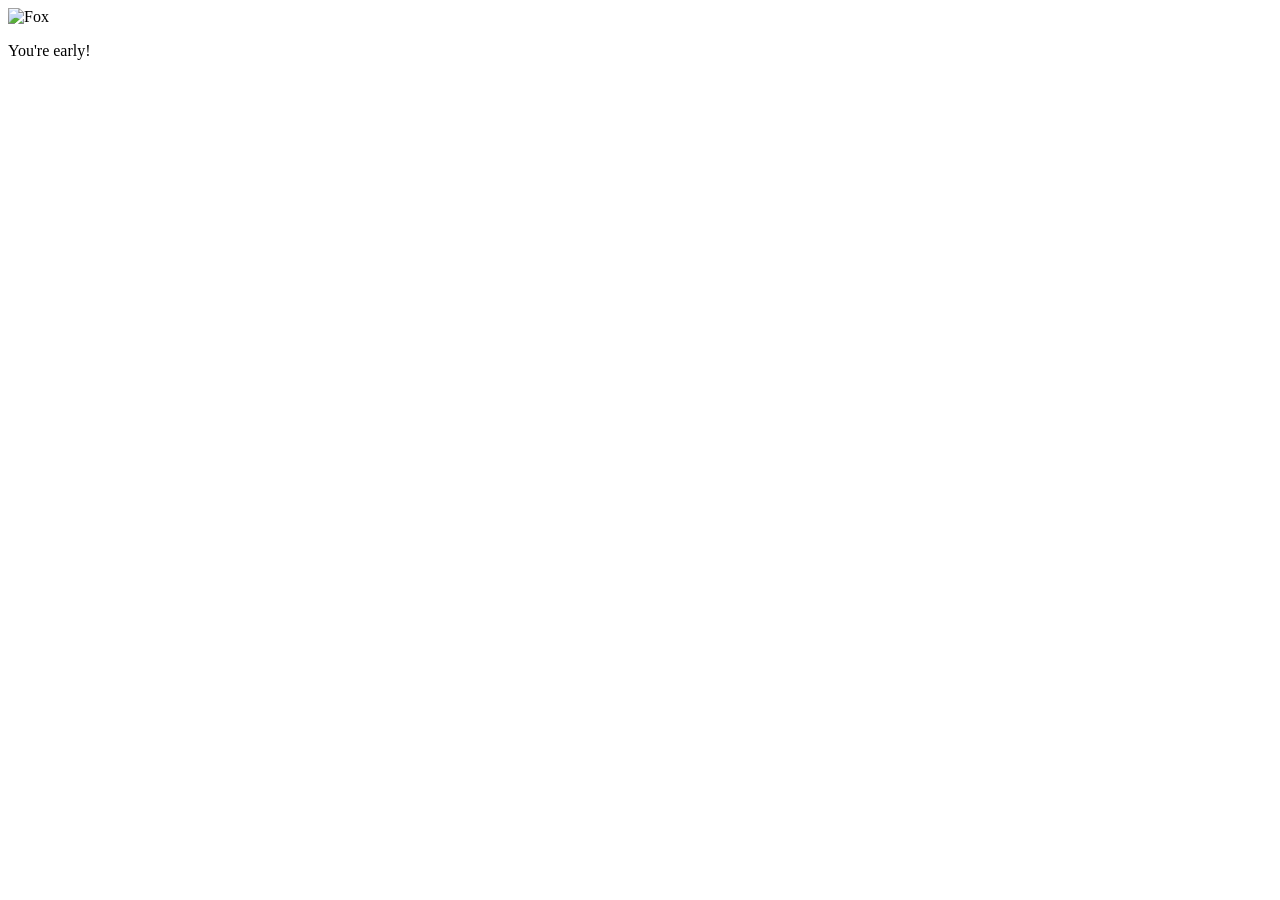
==== fuzzy-explorers/index.html @ ab534fe7 "Create index.html" ====
<!DOCTYPE html>
<html lang="en">

<head>
    <meta charset="UTF-8">

    <title>Adrian R. Devine</title>

    <link rel="stylesheet" href="styles.css">

    <link rel="preconnect" href="https://fonts.googleapis.com">
    <link rel="preconnect" href="https://fonts.gstatic.com" crossorigin>
    <link href="https://fonts.googleapis.com/css2?family=Handlee&display=swap" rel="stylesheet">

</head>

<body>

    <img src="fox_small.jpg" alt="Fox">

    <p class="early">You're early!</p>

</body>

</html>
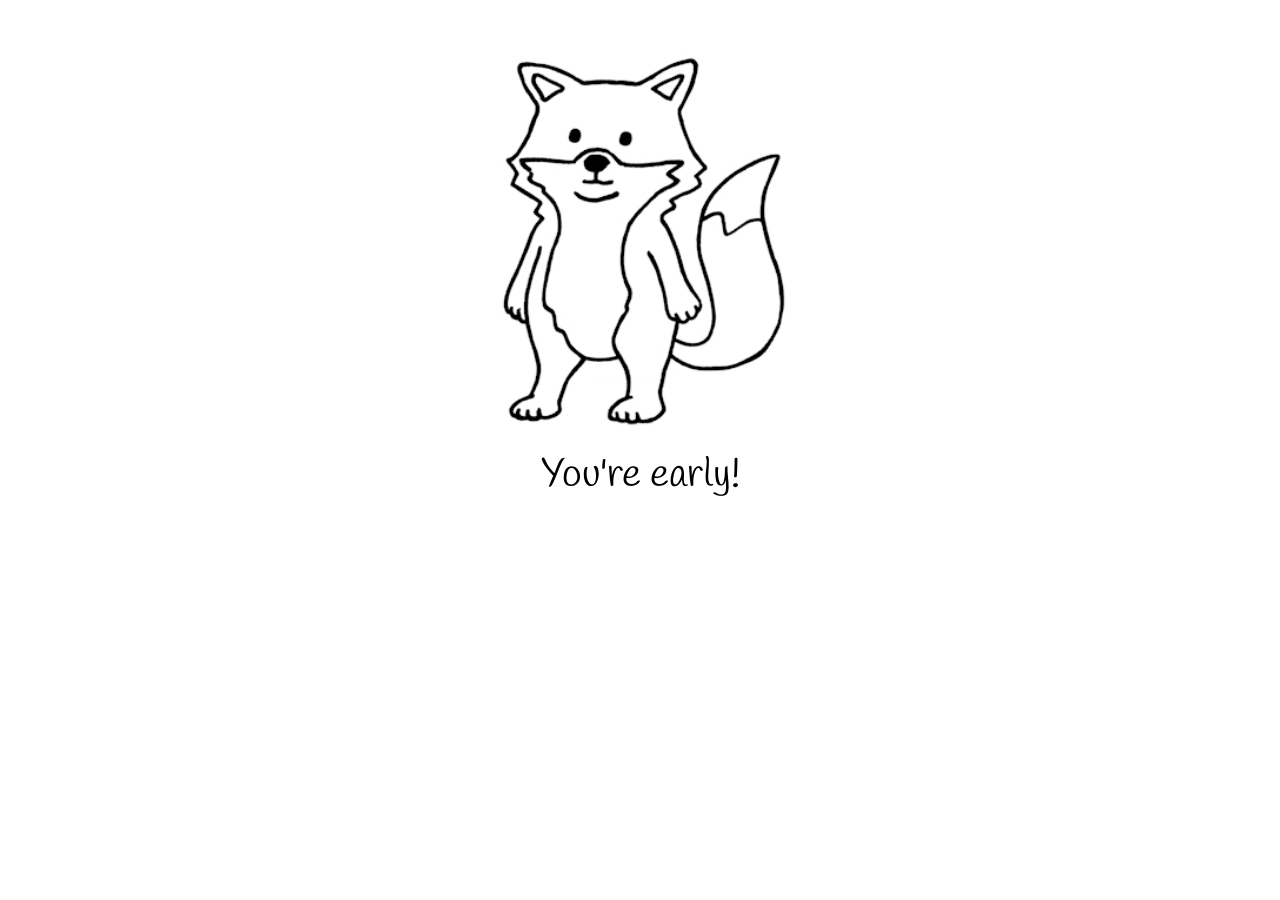
==== commit b09dda76: "Update index.html" ====
--- a/fuzzy-explorers/index.html
+++ b/fuzzy-explorers/index.html
@@ -4,9 +4,9 @@
 <head>
     <meta charset="UTF-8">
 
-    <title>Adrian R. Devine</title>
+    <title>Fuzzy Explorers</title>
 
-    <link rel="stylesheet" href="styles.css">
+    <link rel="stylesheet" href="../styles.css">
 
     <link rel="preconnect" href="https://fonts.googleapis.com">
     <link rel="preconnect" href="https://fonts.gstatic.com" crossorigin>
@@ -16,7 +16,7 @@
 
 <body>
 
-    <img src="fox_small.jpg" alt="Fox">
+        <img src="../images/fox_1.jpg" alt="Fox">
 
     <p class="early">You're early!</p>
 
--- a/styles.css
+++ b/styles.css
@@ -0,0 +1,26 @@
+body {
+    margin: 0;
+    padding-top: 50px;
+
+    text-align: center;
+
+    background-color: white;
+}
+
+img {
+    display: block;
+    margin: 0 auto;
+
+    max-width: 300px;
+    width: 100%;
+    height: auto;
+}
+
+.early {
+    margin-top: 20px;
+
+    font-family: "Handlee", cursive;
+    font-size: 2.5rem;
+
+    color: #000000;
+}
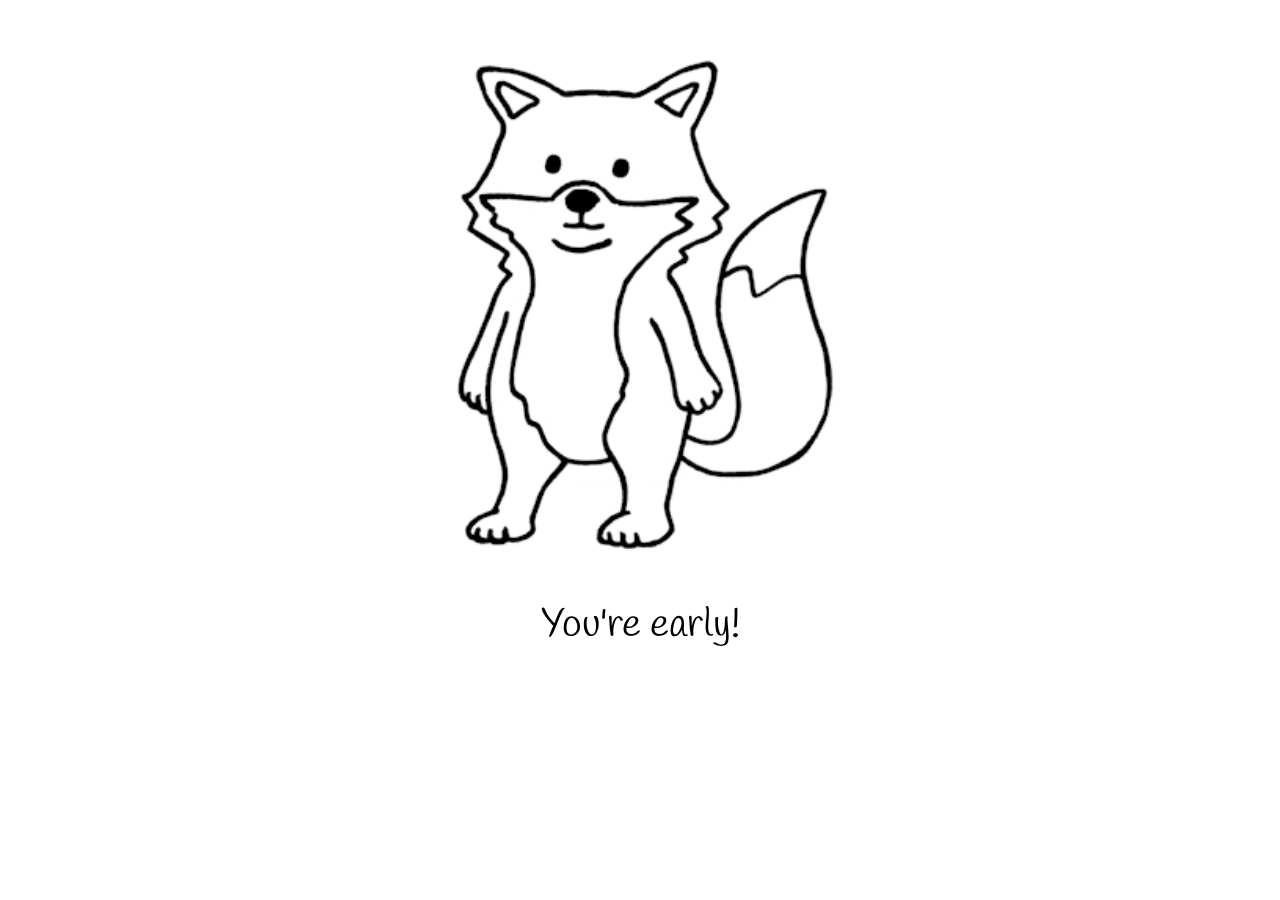
==== commit 2947ea6d: "Update index.html" ====
--- a/fuzzy-explorers/index.html
+++ b/fuzzy-explorers/index.html
@@ -10,7 +10,7 @@
 
     <link rel="preconnect" href="https://fonts.googleapis.com">
     <link rel="preconnect" href="https://fonts.gstatic.com" crossorigin>
-    <link href="https://fonts.googleapis.com/css2?family=Handlee&display=swap" rel="stylesheet">
+    <link href="https://fonts.googleapis.com/css2?family=Handlee&amp;display=swap" rel="stylesheet">
 
 </head>
 
--- a/styles.css
+++ b/styles.css
@@ -1,26 +1,35 @@
 body {
-    margin: 0;
-    padding-top: 50px;
-
     text-align: center;
-
-    background-color: white;
+    font-family: Arial, sans-serif;
+    margin-top: 50px;
 }
 
 img {
-    display: block;
-    margin: 0 auto;
-
-    max-width: 300px;
+    max-width: 400px;
     width: 100%;
     height: auto;
 }
 
+.heading {
+    font-family: "Handlee", cursive;
+    font-size: 3rem;
+    margin-bottom: 20px;
+}
+
 .early {
-    margin-top: 20px;
-
     font-family: "Handlee", cursive;
     font-size: 2.5rem;
+}
+    
+.league-link {
+    display: block;
+    margin-top: 20px;
+    font-family: "Handlee", cursive;
+    font-size: 2.5rem;
+    color: black;
+    text-decoration: none;
+}
 
-    color: #000000;
+.league-link:hover {
+    text-decoration: underline;
 }
